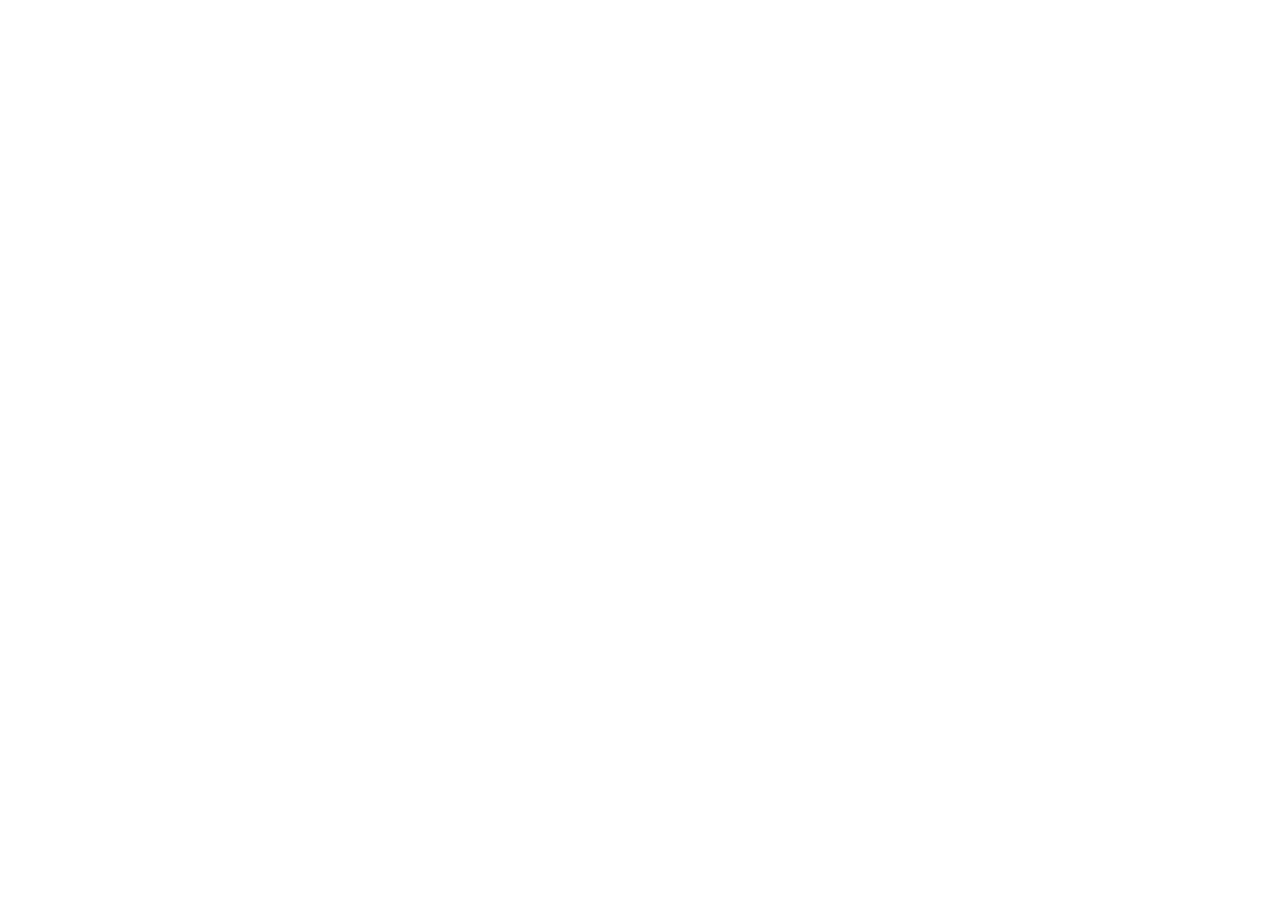
==== index.html @ 485a840f "chore: create project structure" ====
<!DOCTYPE html>
<html lang="en">
<head>
    <meta charset="UTF-8">
    <meta name="viewport" content="width=device-width, initial-scale=1.0">
    <title>Lume | Sustainable & Modern Furniture</title>
    <link href="https://cdn.jsdelivr.net/npm/bootstrap@5.3.8/dist/css/bootstrap.min.css" rel="stylesheet" integrity="sha384-sRIl4kxILFvY47J16cr9ZwB07vP4J8+LH7qKQnuqkuIAvNWLzeN8tE5YBujZqJLB" crossorigin="anonymous">
    <link rel="stylesheet" href="assets/css/style.css">
</head>
<body>
    
</body>
</html>
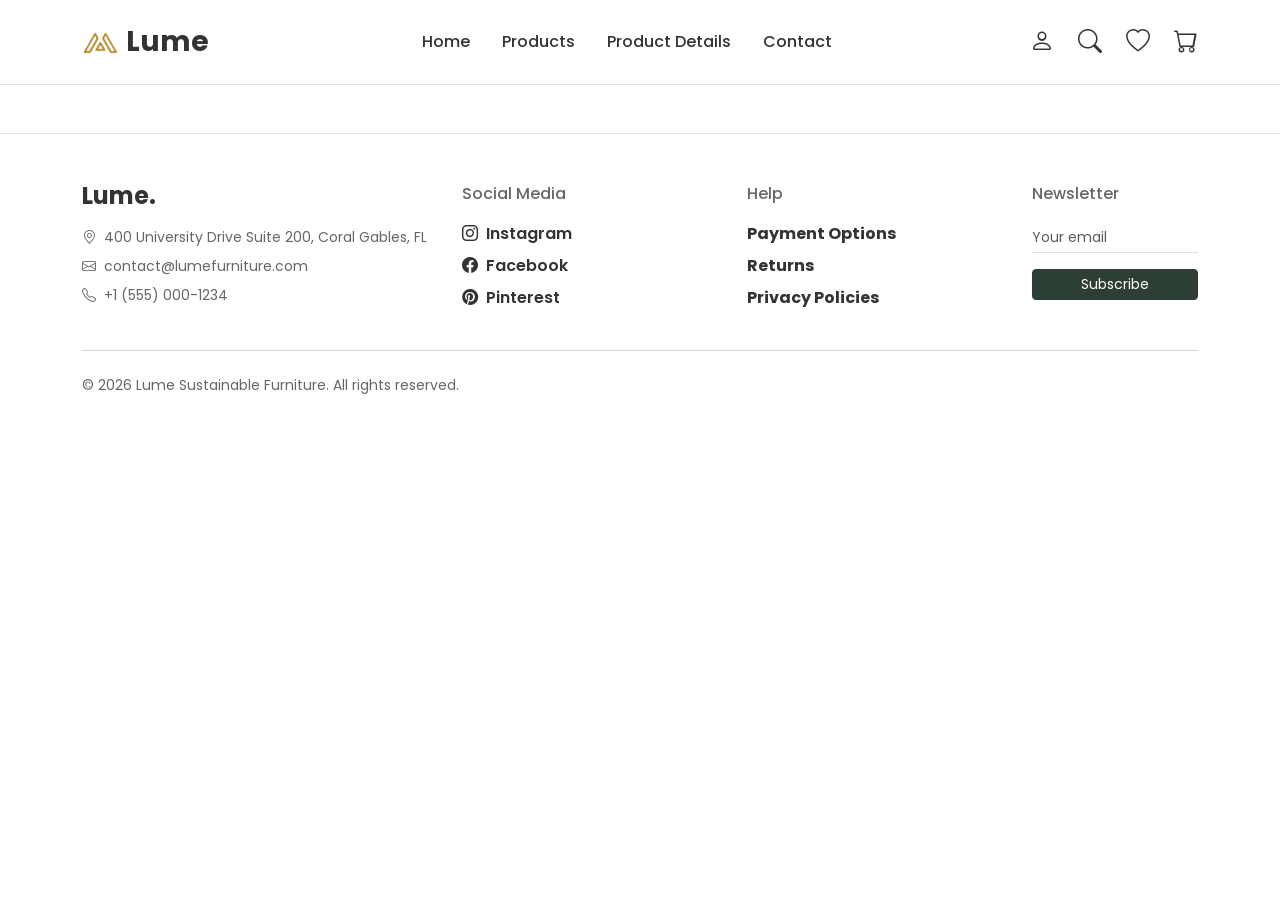
==== commit d72cb61b: "feat: add standard header, footer, and page transitions" ====
--- a/index.html
+++ b/index.html
@@ -4,10 +4,102 @@
     <meta charset="UTF-8">
     <meta name="viewport" content="width=device-width, initial-scale=1.0">
     <title>Lume | Sustainable & Modern Furniture</title>
+
     <link href="https://cdn.jsdelivr.net/npm/bootstrap@5.3.8/dist/css/bootstrap.min.css" rel="stylesheet" integrity="sha384-sRIl4kxILFvY47J16cr9ZwB07vP4J8+LH7qKQnuqkuIAvNWLzeN8tE5YBujZqJLB" crossorigin="anonymous">
+    
+    <link rel="preconnect" href="https://fonts.googleapis.com">
+    <link rel="preconnect" href="https://fonts.gstatic.com" crossorigin>
+    <link href="https://fonts.googleapis.com/css2?family=Poppins:wght@400;500;600;700&display=swap" rel="stylesheet">
+
+    <link rel="stylesheet" href="https://cdn.jsdelivr.net/npm/bootstrap-icons@1.11.3/font/bootstrap-icons.min.css">
     <link rel="stylesheet" href="assets/css/style.css">
 </head>
 <body>
+    <nav class="navbar navbar-expand-lg bg-white navbar-light py-3 border-bottom sticky-top">
+      <div class="container">
     
+    <a class="navbar-brand d-flex align-items-center fw-bold fs-3 text" href="">
+      <img src="./assets/images/Meubel House_Logos-05.svg" class="d-inline-block align-text-center icon"alt=""> <span>Lume</span>
+    </a>
+
+    <button class="navbar-toggler" type="button" data-bs-toggle="collapse" data-bs-target="#navbarLume">
+      <span class="navbar-toggler-icon"></span>
+    </button>
+
+    <div class="collapse navbar-collapse" id="navbarLume">
+      <ul class="navbar-menu nav mx-auto my-2 my-lg-0">
+        <li class="nav-item"><a class="nav-link text fw-medium px-3" href="">Home</a></li>
+        <li class="nav-item"><a class="nav-link text fw-medium px-3" href="./pages/products.html">Products</a></li>
+        <li class="nav-item"><a class="nav-link text fw-medium px-3" href="./pages/product-details.html">Product Details</a></li>
+        <li class="nav-item"><a class="nav-link text fw-medium px-3" href="./pages/contact.html">Contact</a></li>
+      </ul>
+
+      <div class="d-flex align-items-center gap-4 fs-4 text">
+        <i class="bi bi-person"></i>
+        <i class="bi bi-search"></i>
+        <i class="bi bi-heart"></i>
+        <i class="bi bi-cart"></i>
+      </div>
+      </div>
+
+      </div>
+    </nav>
+
+<!--  -->
+<!--  -->
+<!--  -->
+
+<footer class="bg-white border-top pt-5 pb-4 mt-5">
+  <div class="container">
+    <div class="row g-4">
+
+      <div class="col-lg-4 col-md-6">
+        <h3 class="fw-bold fs-4 text mb-3">Lume.</h3>
+        <p class="faded-text small mb-2">
+          <i class="bi bi-geo-alt me-2"></i>400 University Drive Suite 200, Coral Gables, FL
+        </p>
+        <p class="faded-text small mb-2">
+          <i class="bi bi-envelope me-2"></i>contact@lumefurniture.com
+        </p>
+        <p class="faded-text small mb-3">
+          <i class="bi bi-telephone me-2"></i>+1 (555) 000-1234
+        </p>
+      </div>
+
+      <div class="col-lg-3 col-md-6 col-6">
+        <p class="faded-text fw-medium mb-3">Social Media</p>
+        <ul class="list-unstyled d-flex flex-column gap-2">
+          <li><a href="" class="text text-decoration-none fw-semibold hover-link"><i class="bi bi-instagram me-2"></i>Instagram</a></li>
+          <li><a href="" class="text text-decoration-none fw-semibold hover-link"><i class="bi bi-facebook me-2"></i>Facebook</a></li>
+          <li><a href="" class="text text-decoration-none fw-semibold hover-link"><i class="bi bi-pinterest me-2"></i>Pinterest</a></li>
+        </ul>
+      </div>
+
+      <div class="col-lg-3 col-md-6 col-6">
+        <p class="faded-text fw-medium mb-3">Help</p>
+        <ul class="list-unstyled d-flex flex-column gap-2">
+          <li class="text text-decoration-none fw-bold">Payment Options</li>
+          <li class="text text-decoration-none fw-bold">Returns</li>
+          <li class="text text-decoration-none fw-bold">Privacy Policies</li>
+        </ul>
+      </div>
+
+      <div class="col-lg-2 col-md-6">
+        <p class="faded-text fw-medium mb-3">Newsletter</p>
+        <form class="d-flex flex-column gap-2">
+          <input type="email" class="form-control form-control-sm border-0 border-bottom rounded-0 px-0 shadow-none" placeholder="Your email">
+          <button type="submit" class="btn btn-sm btn-dark mt-2 btn-lume-primary">Subscribe</button>
+        </form>
+      </div>
+    </div>
+
+    <hr class="my-4 faded-text">
+    <div class="row">
+      <div class="col-12 text-center text-md-start">
+        <p class="faded-text small mb-0">&copy; 2026 Lume Sustainable Furniture. All rights reserved.</p>
+      </div>
+    </div>
+  </div>
+</footer>
 </body>
 </html>
--- a/assets/css/style.css
+++ b/assets/css/style.css
@@ -0,0 +1,45 @@
+:root {
+  --primary-color: #2D3E35;    /* Verde Floresta Escuro (Header, Botões Primários) */
+  --accent-color: #B88E2F;     /* Dourado/Madeira (Destaques e Preço - idêntico ao Furniro) */
+  --bg-light: #F9F1E7;         /* Off-White / Bege Quente (Fundos de Seção, Cards) */
+  --text-dark: #333333;        /* Cinza Escuro (Textos Principais) */
+  --text-muted: #666666;       /* Cinza Médio (Subtítulos, Especificações) */
+
+}
+
+* {
+  font-family: 'Poppins', sans-serif;
+}
+
+.text {
+  color: var(--text-dark);
+}
+
+.faded-text {
+  color: var(--text-muted);
+}
+
+.navbar-brand > img {
+  height: 23px;
+  margin-right: 8px;
+  object-fit: contain;
+}
+
+.nav-link:hover {
+  color: var(--accent-color);
+}
+
+.btn-lume-primary {
+  background-color: var(--primary-color);
+  color: #ffffff;
+  border: 1px solid var(--primary-color);
+  border-radius: 4px; 
+  transition: all 0.3s ease-in-out;
+}
+
+.btn-lume-primary:hover {
+  background-color: var(--accent-color); 
+  border-color: var(--accent-color);
+  transform: translateY(-2px); 
+}
+
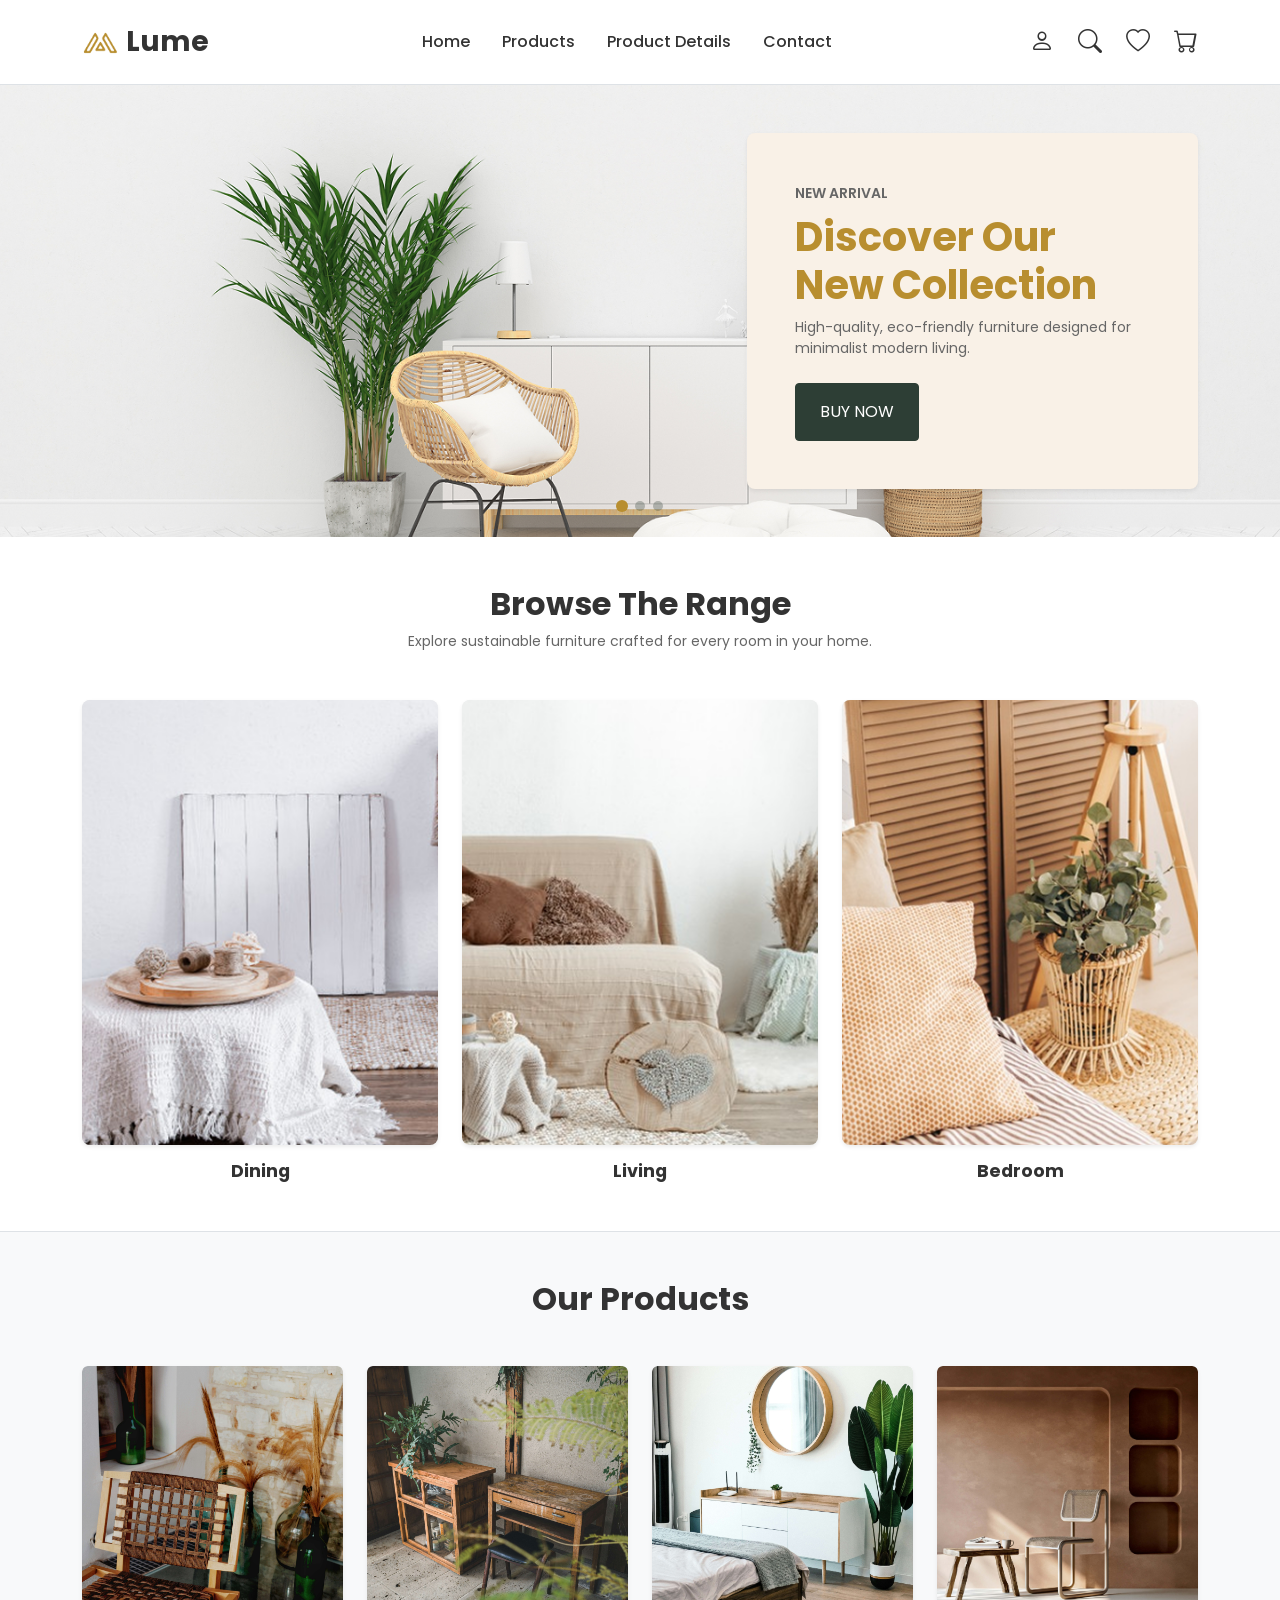
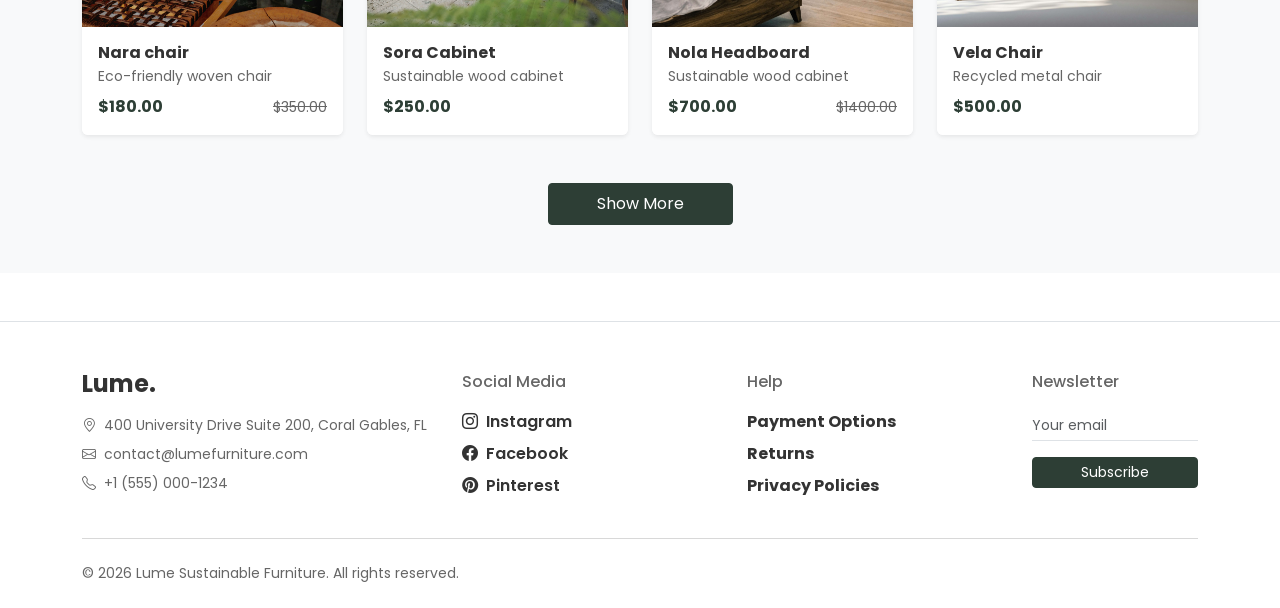
==== commit d95fc52a: "feat: creation of landing page" ====
--- a/index.html
+++ b/index.html
@@ -15,91 +15,225 @@
     <link rel="stylesheet" href="assets/css/style.css">
 </head>
 <body>
-    <nav class="navbar navbar-expand-lg bg-white navbar-light py-3 border-bottom sticky-top">
-      <div class="container">
-    
-    <a class="navbar-brand d-flex align-items-center fw-bold fs-3 text" href="">
-      <img src="./assets/images/Meubel House_Logos-05.svg" class="d-inline-block align-text-center icon"alt=""> <span>Lume</span>
-    </a>
-
-    <button class="navbar-toggler" type="button" data-bs-toggle="collapse" data-bs-target="#navbarLume">
-      <span class="navbar-toggler-icon"></span>
-    </button>
-
-    <div class="collapse navbar-collapse" id="navbarLume">
-      <ul class="navbar-menu nav mx-auto my-2 my-lg-0">
-        <li class="nav-item"><a class="nav-link text fw-medium px-3" href="">Home</a></li>
-        <li class="nav-item"><a class="nav-link text fw-medium px-3" href="./pages/products.html">Products</a></li>
-        <li class="nav-item"><a class="nav-link text fw-medium px-3" href="./pages/product-details.html">Product Details</a></li>
-        <li class="nav-item"><a class="nav-link text fw-medium px-3" href="./pages/contact.html">Contact</a></li>
-      </ul>
-
-      <div class="d-flex align-items-center gap-4 fs-4 text">
-        <i class="bi bi-person"></i>
-        <i class="bi bi-search"></i>
-        <i class="bi bi-heart"></i>
-        <i class="bi bi-cart"></i>
-      </div>
-      </div>
-
-      </div>
-    </nav>
-
-<!--  -->
-<!--  -->
-<!--  -->
-
-<footer class="bg-white border-top pt-5 pb-4 mt-5">
-  <div class="container">
-    <div class="row g-4">
-
-      <div class="col-lg-4 col-md-6">
-        <h3 class="fw-bold fs-4 text mb-3">Lume.</h3>
-        <p class="faded-text small mb-2">
-          <i class="bi bi-geo-alt me-2"></i>400 University Drive Suite 200, Coral Gables, FL
-        </p>
-        <p class="faded-text small mb-2">
-          <i class="bi bi-envelope me-2"></i>contact@lumefurniture.com
-        </p>
-        <p class="faded-text small mb-3">
-          <i class="bi bi-telephone me-2"></i>+1 (555) 000-1234
-        </p>
-      </div>
-
-      <div class="col-lg-3 col-md-6 col-6">
-        <p class="faded-text fw-medium mb-3">Social Media</p>
-        <ul class="list-unstyled d-flex flex-column gap-2">
-          <li><a href="" class="text text-decoration-none fw-semibold hover-link"><i class="bi bi-instagram me-2"></i>Instagram</a></li>
-          <li><a href="" class="text text-decoration-none fw-semibold hover-link"><i class="bi bi-facebook me-2"></i>Facebook</a></li>
-          <li><a href="" class="text text-decoration-none fw-semibold hover-link"><i class="bi bi-pinterest me-2"></i>Pinterest</a></li>
-        </ul>
-      </div>
-
-      <div class="col-lg-3 col-md-6 col-6">
-        <p class="faded-text fw-medium mb-3">Help</p>
-        <ul class="list-unstyled d-flex flex-column gap-2">
-          <li class="text text-decoration-none fw-bold">Payment Options</li>
-          <li class="text text-decoration-none fw-bold">Returns</li>
-          <li class="text text-decoration-none fw-bold">Privacy Policies</li>
-        </ul>
-      </div>
-
-      <div class="col-lg-2 col-md-6">
-        <p class="faded-text fw-medium mb-3">Newsletter</p>
-        <form class="d-flex flex-column gap-2">
-          <input type="email" class="form-control form-control-sm border-0 border-bottom rounded-0 px-0 shadow-none" placeholder="Your email">
-          <button type="submit" class="btn btn-sm btn-dark mt-2 btn-lume-primary">Subscribe</button>
-        </form>
-      </div>
-    </div>
-
-    <hr class="my-4 faded-text">
-    <div class="row">
-      <div class="col-12 text-center text-md-start">
-        <p class="faded-text small mb-0">&copy; 2026 Lume Sustainable Furniture. All rights reserved.</p>
-      </div>
-    </div>
-  </div>
-</footer>
+  <nav class="navbar navbar-expand-lg bg-white navbar-light py-3 border-bottom sticky-top">
+    <div class="container">
+  
+  <a class="navbar-brand d-flex align-items-center fw-bold fs-3 text" href="">
+    <img src="./assets/images/Meubel House_Logos-05.svg" class="d-inline-block align-text-center icon"alt=""> <span>Lume</span>
+  </a>
+
+  <button class="navbar-toggler" type="button" data-bs-toggle="collapse" data-bs-target="#navbarLume">
+    <span class="navbar-toggler-icon"></span>
+  </button>
+
+  <div class="collapse navbar-collapse" id="navbarLume">
+    <ul class="navbar-menu nav mx-auto my-2 my-lg-0">
+      <li class="nav-item"><a class="nav-link text fw-medium px-3" href="">Home</a></li>
+      <li class="nav-item"><a class="nav-link text fw-medium px-3" href="./pages/products.html">Products</a></li>
+      <li class="nav-item"><a class="nav-link text fw-medium px-3" href="./pages/product-details.html">Product Details</a></li>
+      <li class="nav-item"><a class="nav-link text fw-medium px-3" href="./pages/contact.html">Contact</a></li>
+    </ul>
+
+    <div class="d-flex align-items-center gap-4 fs-4 text">
+      <i class="bi bi-person"></i>
+      <i class="bi bi-search"></i>
+      <i class="bi bi-heart"></i>
+      <i class="bi bi-cart"></i>
+    </div>
+    </div>
+
+    </div>
+  </nav>
+
+  <section class="hero-carousel-static position-relative overflow-hidden bg-light">
+    <div class="hero-slide-wrapper position-relative d-flex align-items-center">
+      
+      <div class="hero-bg-img"></div>
+      
+      <div class="container position-relative py-4 py-md-5">
+        <div class="row justify-content-center justify-content-md-end">
+          <div class="col-11 col-sm-10 col-md-7 col-lg-5">
+            <div class="p-3 p-sm-4 p-md-5 rounded-3 shadow-sm hero-card">
+              <span class="text-uppercase fw-semibold faded-text small tracking-wide">New Arrival</span>
+              <h1 class="display-6 fw-bold my-2 hero-title accent-color"";">Discover Our New Collection</h1>
+              <p class="faded-text small mb-3 mb-md-4 hero-desc">High-quality, eco-friendly furniture designed for minimalist modern living.</p>
+              <a href="./pages/products.html" class="btn btn-lume-primary px-3 px-md-4 py-2 py-md-3 text-uppercase">Buy Now</a>
+            </div>
+          </div>
+        </div>
+      </div>
+
+    </div>
+
+    <div class="carousel-indicators mb-2 mb-md-3">
+      <button type="button" class="indicator-dot active" aria-current="true" aria-label="Slide 1"></button>
+      <button type="button" class="indicator-dot" aria-label="Slide 2"></button>
+      <button type="button" class="indicator-dot" aria-label="Slide 3"></button>
+    </div>
+  </section>
+
+  <section class="py-4 py-md-5 container">
+    <div class="text-center mb-4 mb-md-5">
+      <h2 class="fw-bold text section-title">Browse The Range</h2>
+      <p class="faded-text small fs-md-6 mb-0">Explore sustainable furniture crafted for every room in your home.</p>
+    </div>
+
+    <div class="row g-3 g-md-4">
+      <div class="col-4 col-md-4 text-center">
+        <div class="category-card overflow-hidden rounded-3 mb-2 mb-md-3 shadow-sm">
+          <img src="./assets/images/dining.png" class="img-fluid w-100 category-img" alt="Dining Room">
+        </div>
+        <h6 class="fw-bold text category-title mb-0">Dining</h6>
+      </div>
+
+      <div class="col-4 col-md-4 text-center">
+        <div class="category-card overflow-hidden rounded-3 mb-2 mb-md-3 shadow-sm">
+          <img src="./assets/images/living.png" class="img-fluid w-100 category-img" alt="Living Room">
+        </div>
+        <h6 class="fw-bold text category-title mb-0">Living</h6>
+      </div>
+      
+      <div class="col-4 col-md-4 text-center">
+        <div class="category-card overflow-hidden rounded-3 mb-2 mb-md-3 shadow-sm">
+          <img src="./assets/images/bedroom.png" class="img-fluid w-100 category-img" alt="Bedroom">
+        </div>
+        <h6 class="fw-bold text category-title mb-0">Bedroom</h6>
+      </div>
+    </div>
+  </section>
+
+  <section class="py-4 py-md-5 bg-light border-top">
+    <div class="container">
+      <div class="text-center mb-4 mb-md-5">
+        <h2 class="fw-bold text section-title">Our Products</h2>
+      </div>
+
+    <div class="d-grid gap-2 gap-sm-3 gap-md-4 grid-products">
+      
+      <div class="card h-100 border-0 shadow-sm position-relative product-card overflow-hidden">
+        <span class="badge bg-danger position-absolute top-0 end-0 m-2 rounded-circle p-2 small">-30%</span>
+        <div class="ratio ratio-1x1 bg-light">
+          <img src="./assets/images/nara-chair.jpg" class="card-img-top object-fit-cover" alt="Nara Chair">
+        </div>
+        <div class="card-body d-flex flex-column justify-content-between p-2 p-md-3 bg-white">
+          <div>
+            <h6 class="card-title fw-bold mb-1 text text-truncate">Nara chair</h6>
+            <p class="card-text faded-text small mb-2 text-truncate">Eco-friendly woven chair</p>
+          </div>
+          <div class="d-flex align-items-baseline justify-content-between flex-wrap gap-1 mt-auto">
+            <span class="fw-bold fs-6 fs-md-5 primary-color"">$180.00</span>
+            <span class="faded-text text-decoration-line-through small">$350.00</span>
+          </div>
+        </div>
+      </div>
+
+      <div class="card h-100 border-0 shadow-sm position-relative product-card overflow-hidden">
+        <span class="badge bg-success position-absolute top-0 end-0 m-2 rounded-circle p-2 small">New</span>
+        <div class="ratio ratio-1x1 bg-light">
+          <img src="./assets/images/sora-cabinet.jpg" class="card-img-top object-fit-cover" alt="Sora Cabinet">
+        </div>
+        <div class="card-body d-flex flex-column justify-content-between p-2 p-md-3 bg-white">
+          <div>
+            <h6 class="card-title fw-bold mb-1 text text-truncate">Sora Cabinet</h6>
+            <p class="card-text faded-text small mb-2 text-truncate">Sustainable wood cabinet</p>
+          </div>
+          <div class="d-flex align-items-baseline justify-content-between flex-wrap gap-1 mt-auto">
+            <span class="fw-bold fs-6 fs-md-5 primary-color"">$250.00</span>
+          </div>
+        </div>
+      </div>
+
+      <div class="card h-100 border-0 shadow-sm position-relative product-card overflow-hidden">
+        <span class="badge bg-danger position-absolute top-0 end-0 m-2 rounded-circle p-2 small">-50%</span>
+        <div class="ratio ratio-1x1 bg-light">
+          <img src="./assets/images/nola-headboard.jpg" class="card-img-top object-fit-cover" alt="Nola Headboard">
+        </div>
+        <div class="card-body d-flex flex-column justify-content-between p-2 p-md-3 bg-white">
+          <div>
+            <h6 class="card-title fw-bold mb-1 text text-truncate">Nola Headboard</h6>
+            <p class="card-text faded-text small mb-2 text-truncate">Sustainable wood cabinet</p>
+          </div>
+          <div class="d-flex align-items-baseline justify-content-between flex-wrap gap-1 mt-auto">
+            <span class="fw-bold fs-6 fs-md-5 primary-color">$700.00</span>
+            <span class="faded-text text-decoration-line-through small">$1400.00</span>
+          </div>
+        </div>
+      </div>
+
+      <div class="card h-100 border-0 shadow-sm position-relative product-card overflow-hidden">
+        <div class="ratio ratio-1x1 bg-light">
+          <img src="./assets/images/vela-chair.jpg
+          " class="card-img-top object-fit-cover" alt="Vela Chair">
+        </div>
+        <div class="card-body d-flex flex-column justify-content-between p-2 p-md-3 bg-white">
+          <div>
+            <h6 class="card-title fw-bold mb-1 text text-truncate">Vela Chair</h6>
+            <p class="card-text faded-text small mb-2 text-truncate">Recycled metal chair</p>
+          </div>
+          <div class="d-flex align-items-baseline justify-content-between flex-wrap gap-1 mt-auto">
+            <span class="fw-bold fs-6 fs-md-5 primary-color">$500.00</span>
+          </div>
+        </div>
+      </div>
+
+    </div>
+
+    <div class="text-center mt-4 mt-md-5">
+      <a href="./pages/products.html" class="btn btn-lume-primary px-4 px-md-5 py-2">Show More</a>
+    </div>
+  </section>
+
+  <footer class="bg-white border-top pt-5 pb-4 mt-5">
+    <div class="container">
+      <div class="row g-4">
+
+        <div class="col-lg-4 col-md-6">
+          <h3 class="fw-bold fs-4 text mb-3">Lume.</h3>
+          <p class="faded-text small mb-2">
+            <i class="bi bi-geo-alt me-2"></i>400 University Drive Suite 200, Coral Gables, FL
+          </p>
+          <p class="faded-text small mb-2">
+            <i class="bi bi-envelope me-2"></i>contact@lumefurniture.com
+          </p>
+          <p class="faded-text small mb-3">
+            <i class="bi bi-telephone me-2"></i>+1 (555) 000-1234
+          </p>
+        </div>
+
+        <div class="col-lg-3 col-md-6 col-6">
+          <p class="faded-text fw-medium mb-3">Social Media</p>
+          <ul class="list-unstyled d-flex flex-column gap-2">
+            <li><a href="" class="text text-decoration-none fw-semibold hover-link"><i class="bi bi-instagram me-2"></i>Instagram</a></li>
+            <li><a href="" class="text text-decoration-none fw-semibold hover-link"><i class="bi bi-facebook me-2"></i>Facebook</a></li>
+            <li><a href="" class="text text-decoration-none fw-semibold hover-link"><i class="bi bi-pinterest me-2"></i>Pinterest</a></li>
+          </ul>
+        </div>
+
+        <div class="col-lg-3 col-md-6 col-6">
+          <p class="faded-text fw-medium mb-3">Help</p>
+          <ul class="list-unstyled d-flex flex-column gap-2">
+            <li class="text text-decoration-none fw-bold">Payment Options</li>
+            <li class="text text-decoration-none fw-bold">Returns</li>
+            <li class="text text-decoration-none fw-bold">Privacy Policies</li>
+          </ul>
+        </div>
+
+        <div class="col-lg-2 col-md-6">
+          <p class="faded-text fw-medium mb-3">Newsletter</p>
+          <form class="d-flex flex-column gap-2">
+            <input type="email" class="form-control form-control-sm border-0 border-bottom rounded-0 px-0 shadow-none" placeholder="Your email">
+            <button type="submit" class="btn btn-sm btn-dark mt-2 btn-lume-primary">Subscribe</button>
+          </form>
+        </div>
+      </div>
+
+      <hr class="my-4 faded-text">
+      <div class="row">
+        <div class="col-12 text-center text-md-start">
+          <p class="faded-text small mb-0">&copy; 2026 Lume Sustainable Furniture. All rights reserved.</p>
+        </div>
+      </div>
+    </div>
+  </footer>
 </body>
 </html>
--- a/assets/css/style.css
+++ b/assets/css/style.css
@@ -15,8 +15,20 @@
   color: var(--text-dark);
 }
 
+.bgc-light {
+  background-color: var(--bg-light);
+}
+
 .faded-text {
   color: var(--text-muted);
+}
+
+.accent-color {
+  color: var(--accent-color);
+}
+
+.primary-color {
+  color: var(--primary-color);
 }
 
 .navbar-brand > img {
@@ -43,3 +55,141 @@
   transform: translateY(-2px); 
 }
 
+.hover-link:hover {
+  color: var(--accent-color);
+}
+
+.hero-bg-img {
+  position: absolute;
+  top: 0;
+  left: 0;
+  width: 100%;
+  height: 100%;
+  background-image: url('../images/hero-bg.png');
+  background-size: cover;
+  background-position: center;
+  z-index: 1;
+}
+
+.hero-card {
+  background-color: var(--bg-light);
+  position: relative;
+  z-index: 2;
+  border-radius: 8px;
+}
+
+.carousel-indicators {
+  position: absolute;
+  bottom: 10px;
+  z-index: 3;
+  display: flex;
+  justify-content: center;
+  gap: 8px;
+}
+
+.indicator-dot {
+  width: 10px;
+  height: 10px;
+  border-radius: 50%;
+  background-color: var(--primary-color);
+  opacity: 0.3;
+  border: none;
+  padding: 0;
+  margin: 0;
+  cursor: pointer;
+  transition: all 0.3s ease;
+}
+
+.indicator-dot.active {
+  opacity: 1;
+  background-color: var(--accent-color);
+  transform: scale(1.2);
+}
+
+@media (max-width: 770px) {
+  .hero-slide-wrapper {
+    min-height: auto;
+    padding-top: 20px;
+    padding-bottom: 40px;
+  }
+
+  .hero-bg-img {
+    opacity: 0.3;
+    background-position: center left;
+  }
+
+  .hero-title {
+    font-size: 1.5rem;
+  }
+
+  .hero-desc {
+    font-size: 0.85rem;
+  }
+
+  .hero-card {
+    box-shadow: 0 4px 12px rgba(0, 0, 0, 0.05);
+  }
+}
+
+.section-title {
+  font-size: 1.5rem;
+}
+
+@media (min-width: 770px) {
+  .section-title {
+    font-size: 2rem;
+  }
+}
+
+.category-card {
+  aspect-ratio: 4 / 5;
+  background-color: #f0f0f0;
+}
+
+.category-img {
+  height: 100%;
+  object-fit: cover;
+  transition: transform 0.4s ease;
+}
+
+.category-card:hover .category-img {
+  transform: scale(1.06);
+}
+
+.category-title {
+  font-size: 0.85rem;
+}
+
+@media (min-width: 770px) {
+  .category-title {
+    font-size: 1.1rem;
+  }
+}
+
+.grid-products {
+  grid-template-columns: repeat(2, 1fr);
+}
+
+@media (min-width: 770px) {
+  .grid-products {
+    grid-template-columns: repeat(4, 1fr);
+  }
+}
+
+.hover-zoom img {
+  transition: transform 0.3s ease;
+}
+
+.hover-zoom:hover img {
+  transform: scale(1.05);
+}
+
+.product-card {
+  transition: transform 0.2s ease, box-shadow 0.2s ease;
+}
+
+.product-card:hover {
+  transform: translateY(-4px);
+  box-shadow: 0 8px 20px rgba(0,0,0,0.08);
+}
+
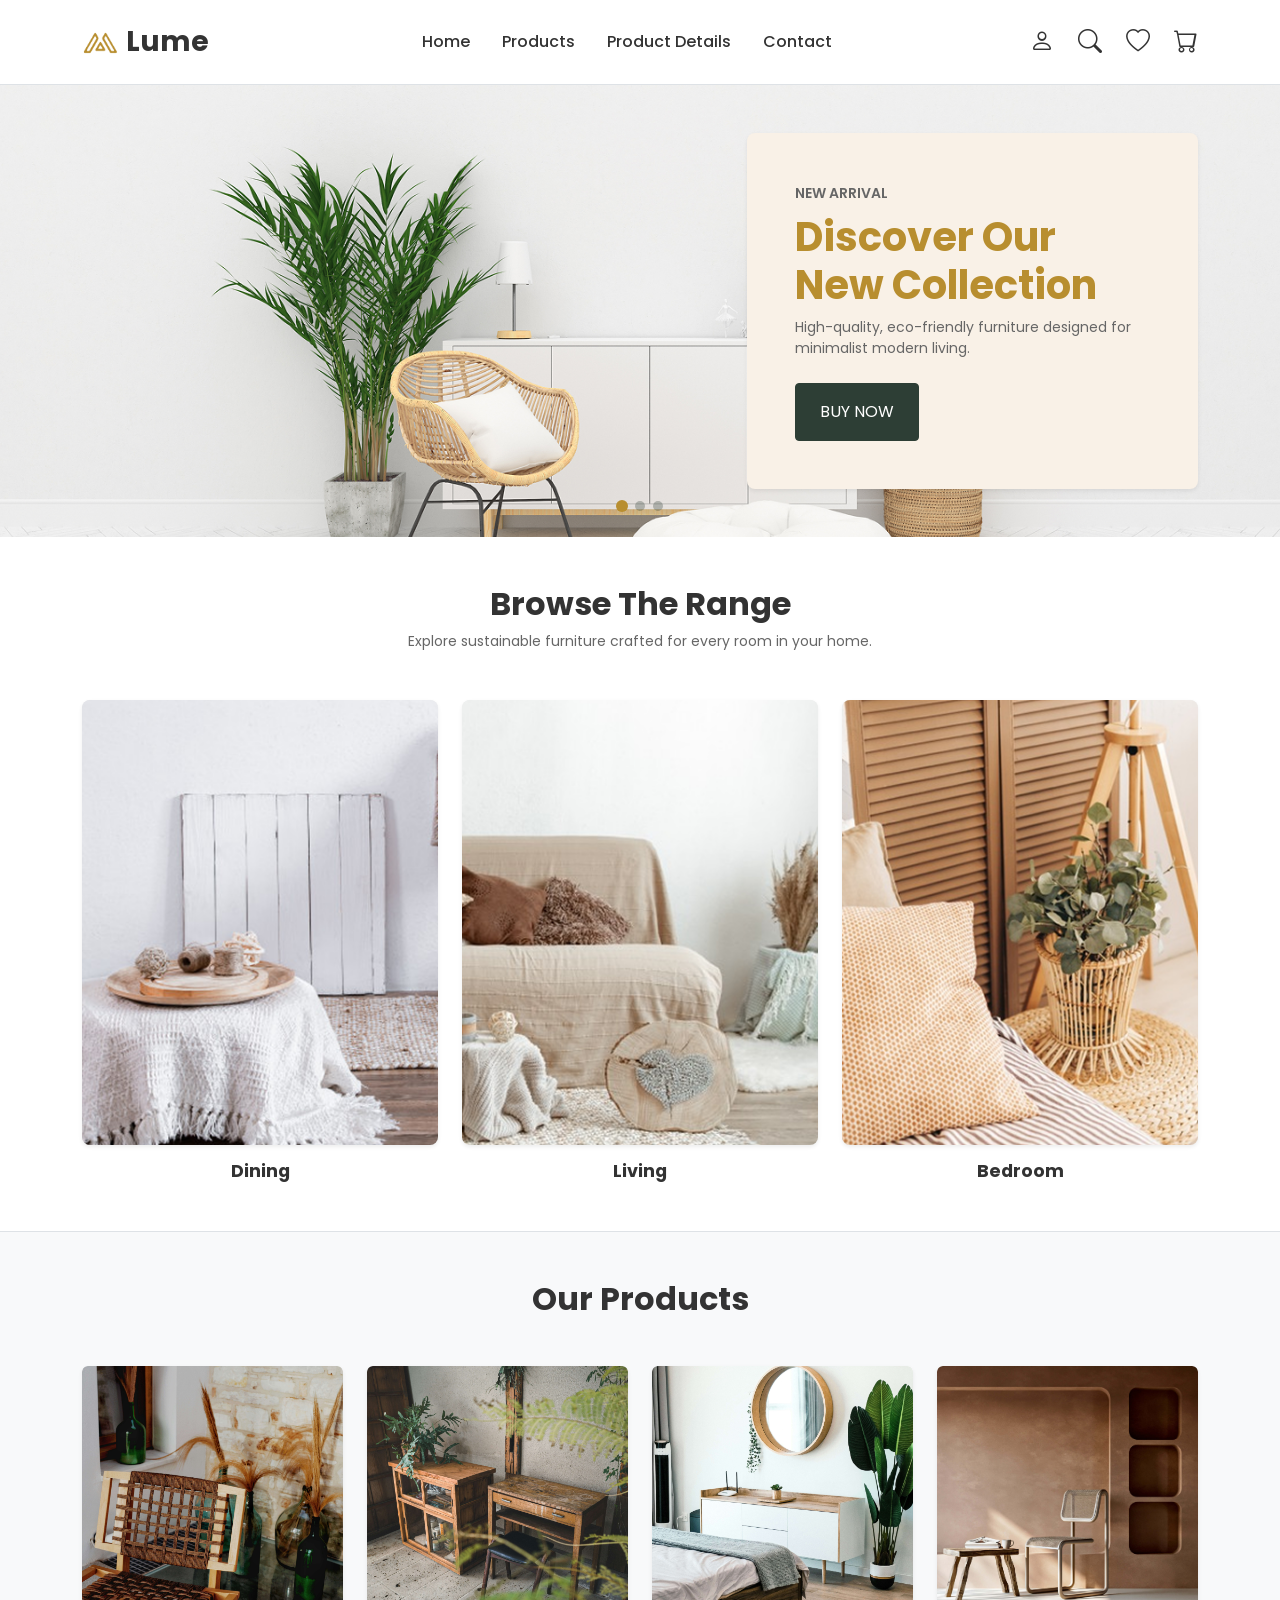
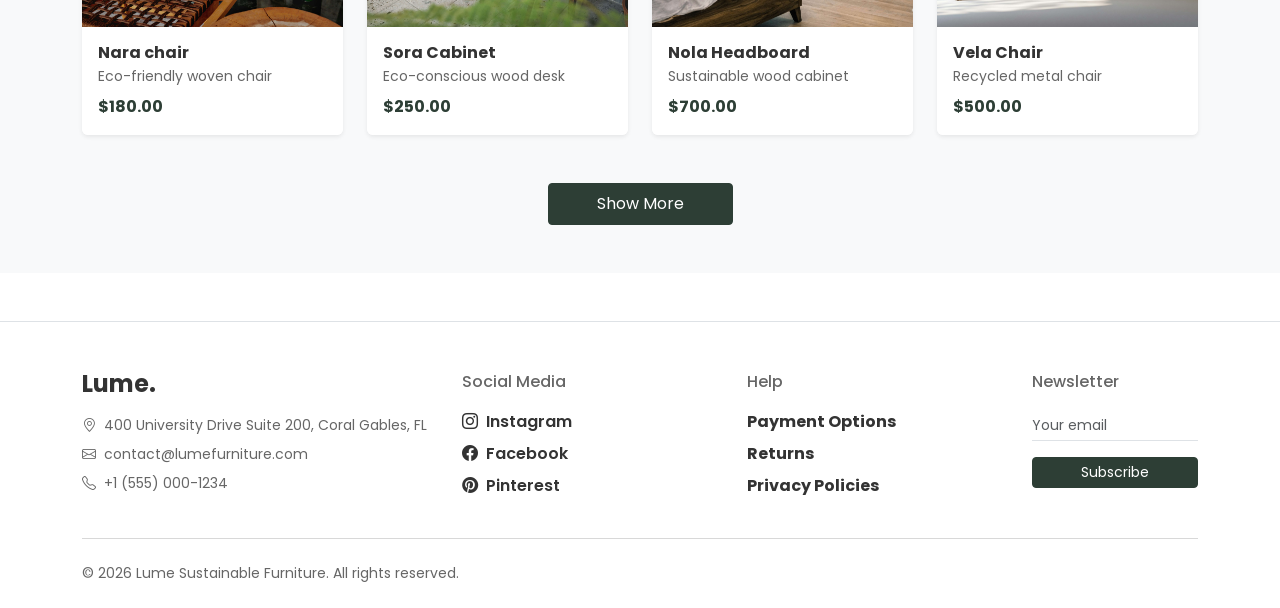
==== commit acc0862c: "feat: page of products" ====
--- a/index.html
+++ b/index.html
@@ -122,7 +122,6 @@
           </div>
           <div class="d-flex align-items-baseline justify-content-between flex-wrap gap-1 mt-auto">
             <span class="fw-bold fs-6 fs-md-5 primary-color"">$180.00</span>
-            <span class="faded-text text-decoration-line-through small">$350.00</span>
           </div>
         </div>
       </div>
@@ -135,7 +134,7 @@
         <div class="card-body d-flex flex-column justify-content-between p-2 p-md-3 bg-white">
           <div>
             <h6 class="card-title fw-bold mb-1 text text-truncate">Sora Cabinet</h6>
-            <p class="card-text faded-text small mb-2 text-truncate">Sustainable wood cabinet</p>
+            <p class="card-text faded-text small mb-2 text-truncate">Eco-conscious wood desk</p>
           </div>
           <div class="d-flex align-items-baseline justify-content-between flex-wrap gap-1 mt-auto">
             <span class="fw-bold fs-6 fs-md-5 primary-color"">$250.00</span>
@@ -155,7 +154,6 @@
           </div>
           <div class="d-flex align-items-baseline justify-content-between flex-wrap gap-1 mt-auto">
             <span class="fw-bold fs-6 fs-md-5 primary-color">$700.00</span>
-            <span class="faded-text text-decoration-line-through small">$1400.00</span>
           </div>
         </div>
       </div>
--- a/assets/css/style.css
+++ b/assets/css/style.css
@@ -193,3 +193,9 @@
   box-shadow: 0 8px 20px rgba(0,0,0,0.08);
 }
 
+.shop-banner {
+  background-image: url('../images/hero-banner-products.jpg');
+  background-size: cover;
+  background-position: center;
+  min-height: 220px;
+}
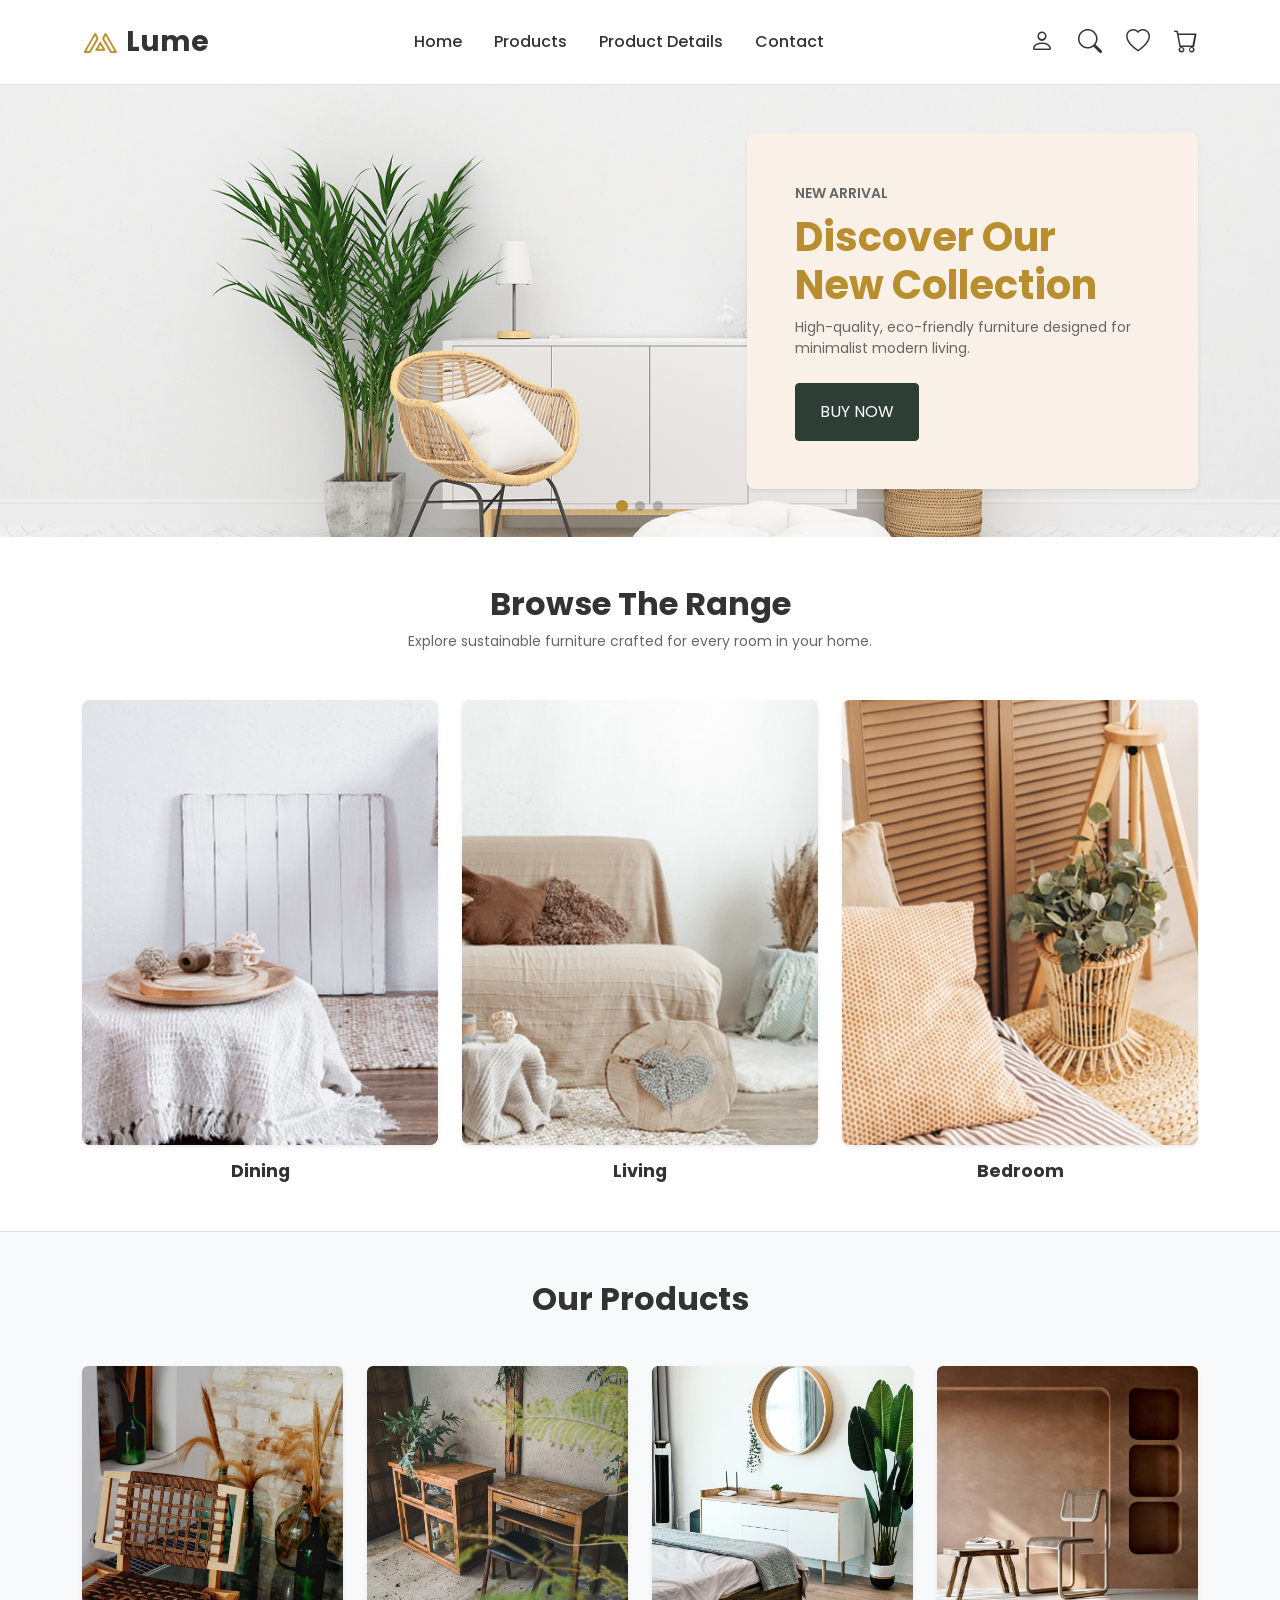
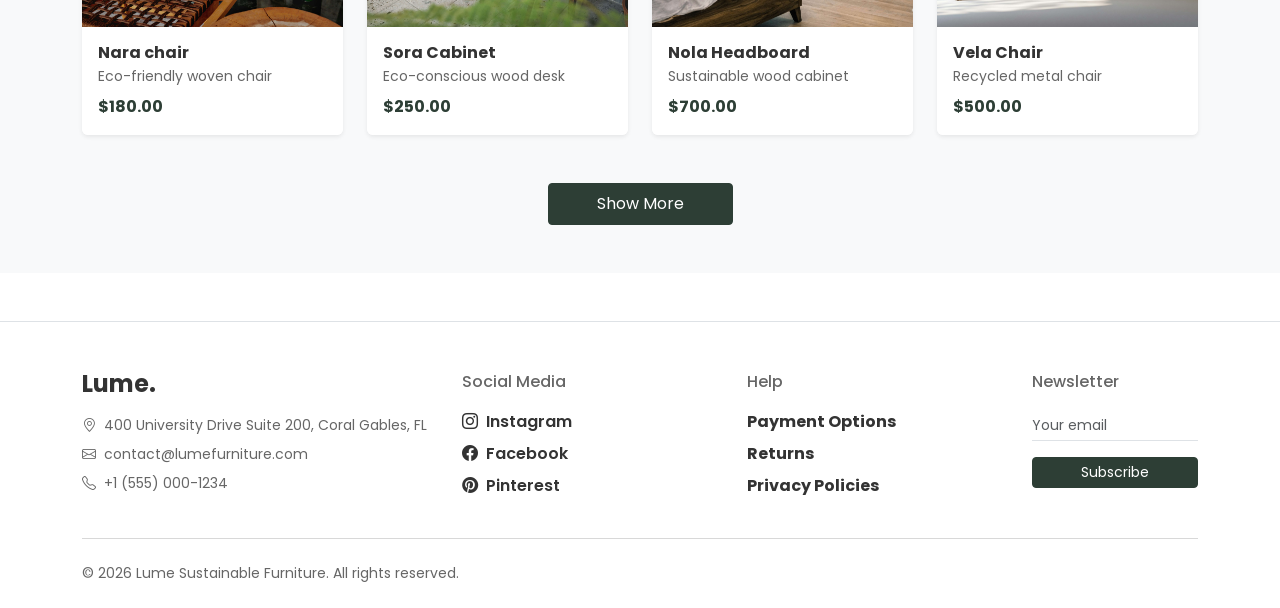
==== commit 4f277995: "fix: navbar responsiveness" ====
--- a/index.html
+++ b/index.html
@@ -15,32 +15,29 @@
     <link rel="stylesheet" href="assets/css/style.css">
 </head>
 <body>
-  <nav class="navbar navbar-expand-lg bg-white navbar-light py-3 border-bottom sticky-top">
-    <div class="container">
-  
-  <a class="navbar-brand d-flex align-items-center fw-bold fs-3 text" href="">
-    <img src="./assets/images/Meubel House_Logos-05.svg" class="d-inline-block align-text-center icon"alt=""> <span>Lume</span>
-  </a>
-
-  <button class="navbar-toggler" type="button" data-bs-toggle="collapse" data-bs-target="#navbarLume">
-    <span class="navbar-toggler-icon"></span>
-  </button>
-
-  <div class="collapse navbar-collapse" id="navbarLume">
-    <ul class="navbar-menu nav mx-auto my-2 my-lg-0">
-      <li class="nav-item"><a class="nav-link text fw-medium px-3" href="">Home</a></li>
-      <li class="nav-item"><a class="nav-link text fw-medium px-3" href="./pages/products.html">Products</a></li>
-      <li class="nav-item"><a class="nav-link text fw-medium px-3" href="./pages/product-details.html">Product Details</a></li>
-      <li class="nav-item"><a class="nav-link text fw-medium px-3" href="./pages/contact.html">Contact</a></li>
-    </ul>
-
-    <div class="d-flex align-items-center gap-4 fs-4 text">
-      <i class="bi bi-person"></i>
-      <i class="bi bi-search"></i>
-      <i class="bi bi-heart"></i>
-      <i class="bi bi-cart"></i>
-    </div>
-    </div>
+  <nav class="navbar bg-white navbar-light py-3 border-bottom sticky-top">
+    <div class="container flex-column flex-md-row justify-content-between align-items-center gap-3">
+
+      <a class="navbar-brand d-flex align-items-center fw-bold fs-3 text m-0" href="">
+        <img src="./assets/images/Meubel House_Logos-05.svg" class="d-inline-block align-text-center icon" alt="">
+        <span>Lume</span>
+      </a>
+
+      <ul class="navbar-menu nav flex-row flex-wrap justify-content-center my-0">
+        <li class="nav-item"><a class="nav-link text fw-medium px-2 px-lg-3" href="">Home</a></li>
+        <li class="nav-item"><a class="nav-link text fw-medium px-2 px-lg-3" href="./pages/products.html">Products</a>
+        </li>
+        <li class="nav-item"><a class="nav-link text fw-medium px-2 px-lg-3" href="./pages/product-details.html">Product
+            Details</a></li>
+        <li class="nav-item"><a class="nav-link text fw-medium px-2 px-lg-3" href="./pages/contact.html">Contact</a></li>
+      </ul>
+
+      <div class="d-flex align-items-center gap-4 fs-4 text">
+        <i class="bi bi-person"></i>
+        <i class="bi bi-search"></i>
+        <i class="bi bi-heart"></i>
+        <i class="bi bi-cart"></i>
+      </div>
 
     </div>
   </nav>
--- a/assets/css/style.css
+++ b/assets/css/style.css
@@ -52,6 +52,7 @@
 .btn-lume-primary:hover {
   background-color: var(--accent-color); 
   border-color: var(--accent-color);
+  color: white;
   transform: translateY(-2px); 
 }
 
@@ -199,3 +200,16 @@
   background-position: center;
   min-height: 220px;
 }
+
+.thumb-box {
+  width: 100%;
+  aspect-ratio: 1 / 1; 
+  background-color: var(--bg-light);
+  transition: border-color 0.2s ease, transform 0.2s ease;
+}
+
+.thumb-box:hover,
+.thumb-box.active {
+  border-color: var(--accent-color) !important;
+  transform: scale(1.03);
+}
